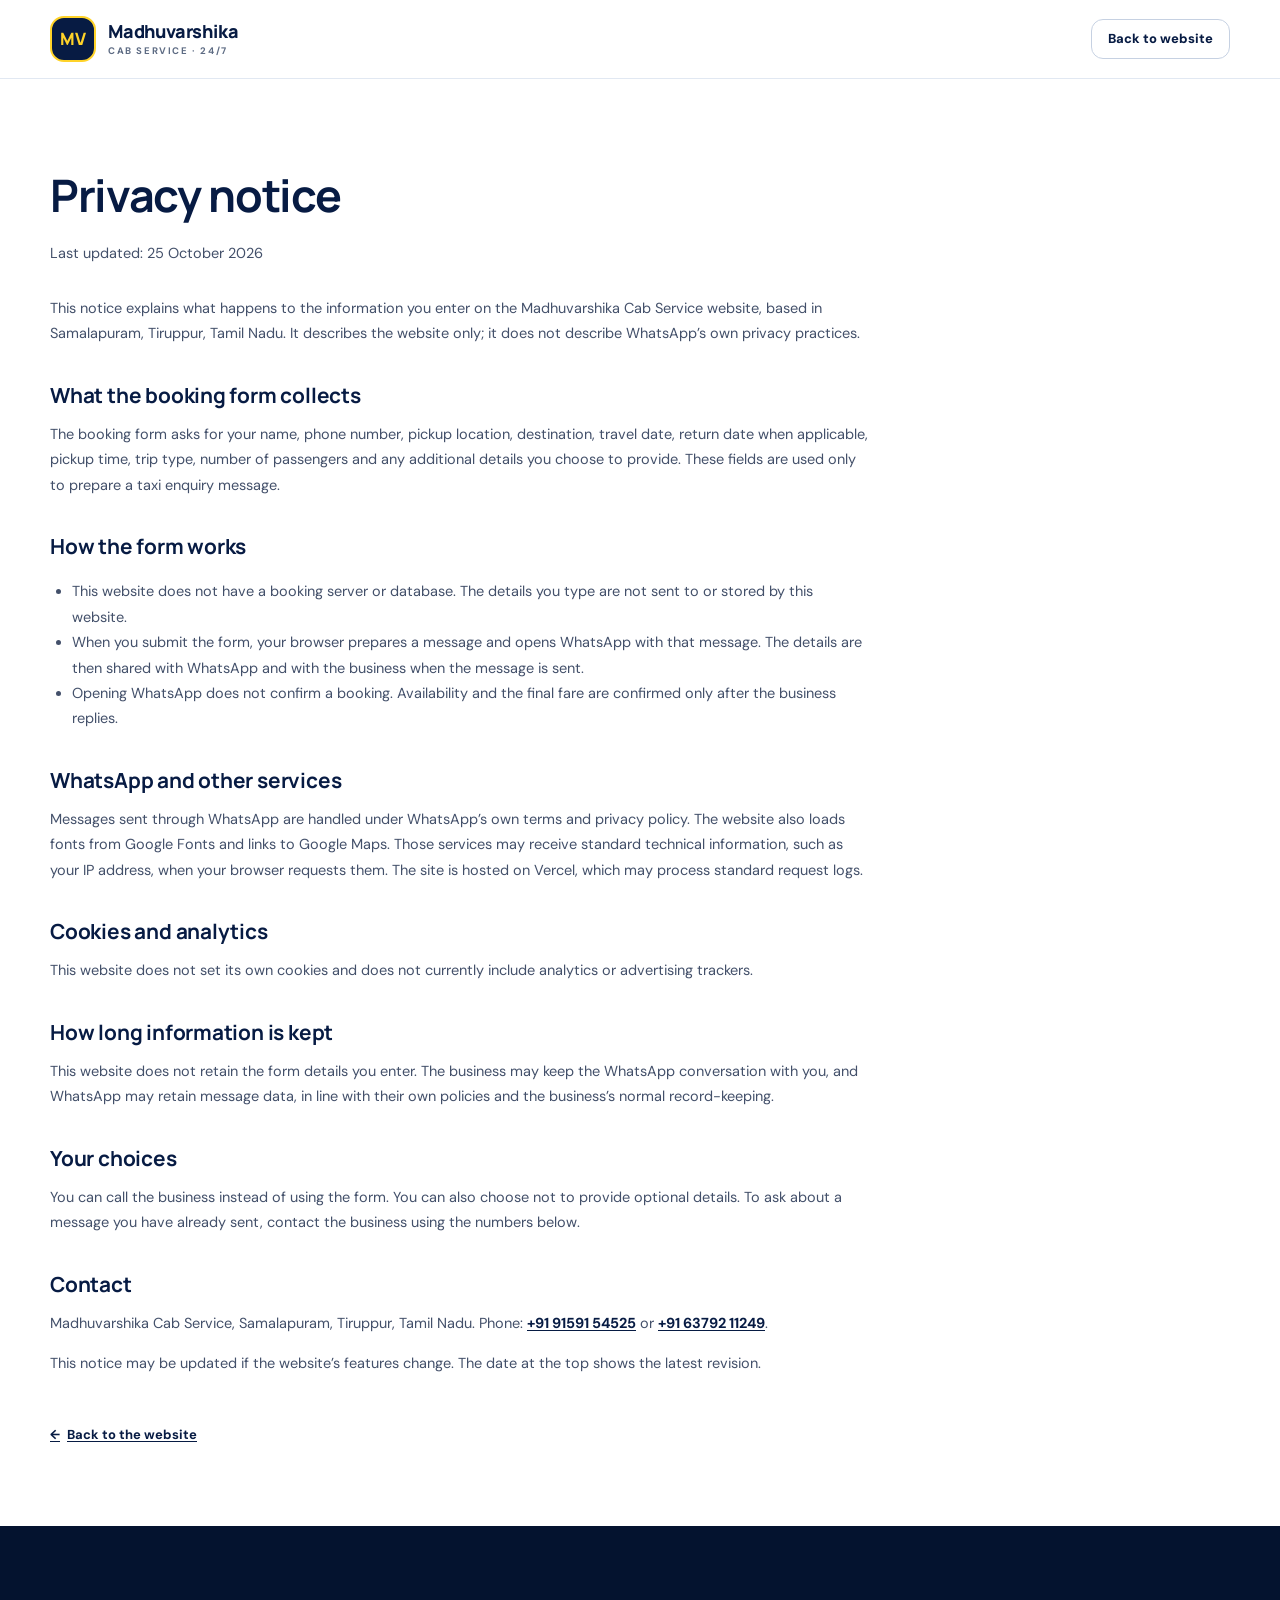
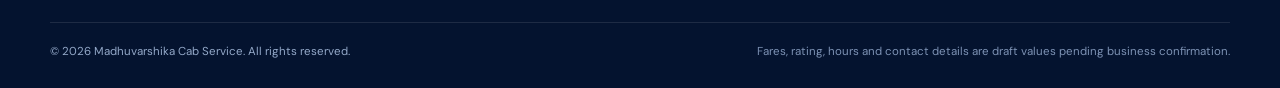
==== privacy.html @ 595b9ef7 "Add initial phase report, JavaScript functionality, privacy notice, robots.txt, and enhanced Vercel " ====
<!DOCTYPE html>
<html lang="en-IN">
<head>
  <meta charset="UTF-8" />
  <meta name="viewport" content="width=device-width, initial-scale=1.0" />
  <meta name="theme-color" content="#071b43" />
  <title>Privacy Notice | Madhuvarshika Cab Service</title>
  <meta name="description" content="How the Madhuvarshika Cab Service website handles the details you enter in the booking form." />
  <meta name="robots" content="index,follow" />
  <link rel="icon" type="image/svg+xml" href="assets/favicon.svg" />
  <link rel="icon" type="image/png" sizes="32x32" href="assets/favicon-32.png" />
  <link rel="apple-touch-icon" href="assets/apple-touch-icon.png" />
  <link rel="preconnect" href="https://fonts.googleapis.com" />
  <link rel="preconnect" href="https://fonts.gstatic.com" crossorigin />
  <link href="https://fonts.googleapis.com/css2?family=DM+Sans:wght@400;500;600;700&family=Manrope:wght@400;500;600;700;800&display=swap" rel="stylesheet" />
  <link rel="stylesheet" href="css/styles.css" />
</head>
<body>
  <a class="skip-link" href="#main">Skip to content</a>
  <header class="site-header">
    <div class="container nav">
      <a class="brand" href="index.html" aria-label="Madhuvarshika Cab Service home">
        <span class="brand-mark" aria-hidden="true">MV</span>
        <span class="brand-name">Madhuvarshika<small>Cab service · 24/7</small></span>
      </a>
      <a class="btn btn--outline btn--sm" href="index.html">Back to website</a>
    </div>
  </header>

  <main id="main">
    <section class="legal">
      <div class="container">
        <div class="legal-wrap">
          <h1>Privacy notice</h1>
          <p class="legal-updated">Last updated: 25 October 2026</p>

          <p>This notice explains what happens to the information you enter on the Madhuvarshika Cab Service website, based in Samalapuram, Tiruppur, Tamil Nadu. It describes the website only; it does not describe WhatsApp&rsquo;s own privacy practices.</p>

          <h2>What the booking form collects</h2>
          <p>The booking form asks for your name, phone number, pickup location, destination, travel date, return date when applicable, pickup time, trip type, number of passengers and any additional details you choose to provide. These fields are used only to prepare a taxi enquiry message.</p>

          <h2>How the form works</h2>
          <ul>
            <li>This website does not have a booking server or database. The details you type are not sent to or stored by this website.</li>
            <li>When you submit the form, your browser prepares a message and opens WhatsApp with that message. The details are then shared with WhatsApp and with the business when the message is sent.</li>
            <li>Opening WhatsApp does not confirm a booking. Availability and the final fare are confirmed only after the business replies.</li>
          </ul>

          <h2>WhatsApp and other services</h2>
          <p>Messages sent through WhatsApp are handled under WhatsApp&rsquo;s own terms and privacy policy. The website also loads fonts from Google Fonts and links to Google Maps. Those services may receive standard technical information, such as your IP address, when your browser requests them. The site is hosted on Vercel, which may process standard request logs.</p>

          <h2>Cookies and analytics</h2>
          <p>This website does not set its own cookies and does not currently include analytics or advertising trackers.</p>

          <h2>How long information is kept</h2>
          <p>This website does not retain the form details you enter. The business may keep the WhatsApp conversation with you, and WhatsApp may retain message data, in line with their own policies and the business&rsquo;s normal record-keeping.</p>

          <h2>Your choices</h2>
          <p>You can call the business instead of using the form. You can also choose not to provide optional details. To ask about a message you have already sent, contact the business using the numbers below.</p>

          <h2>Contact</h2>
          <p>Madhuvarshika Cab Service, Samalapuram, Tiruppur, Tamil Nadu. Phone: <a href="tel:+919159154525">+91 91591 54525</a> or <a href="tel:+916379211249">+91 63792 11249</a>.</p>

          <p>This notice may be updated if the website&rsquo;s features change. The date at the top shows the latest revision.</p>

          <a class="legal-back" href="index.html"><span aria-hidden="true">&larr;</span> Back to the website</a>
        </div>
      </div>
    </section>
  </main>

  <footer class="site-footer">
    <div class="container footer-bottom">
      <p>&copy; <span id="year"></span> Madhuvarshika Cab Service. All rights reserved.</p>
      <p class="footer-note">Fares, rating, hours and contact details are draft values pending business confirmation.</p>
    </div>
  </footer>

  <script src="js/main.js" defer></script>
</body>
</html>
---- css/styles.css ----
:root {
  --navy: #071b43;
  --navy-2: #0b2b62;
  --navy-3: #103c7c;
  --yellow: #ffd329;
  --yellow-2: #f2c200;
  --yellow-soft: #fff5c8;
  --ink: #15233c;
  --muted: #5d6b83;
  --pale: #f4f7fc;
  --white: #ffffff;
  --line: #e1e8f2;
  --line-dark: rgba(255, 255, 255, 0.16);
  --green: #128c4a;
  --red: #b3261e;
  --radius-sm: 12px;
  --radius: 18px;
  --radius-lg: 24px;
  --shadow-sm: 0 8px 24px rgba(7, 27, 67, 0.08);
  --shadow: 0 20px 50px rgba(7, 27, 67, 0.14);
  --container: 1180px;
  --section-y: clamp(64px, 8vw, 96px);
}

*,
*::before,
*::after {
  box-sizing: border-box;
}

html {
  scroll-behavior: smooth;
  scroll-padding-top: 96px;
  -webkit-text-size-adjust: 100%;
}

body {
  margin: 0;
  font-family: "DM Sans", system-ui, -apple-system, "Segoe UI", sans-serif;
  color: var(--ink);
  background: var(--white);
  font-size: 16px;
  line-height: 1.6;
  overflow-x: hidden;
}

h1,
h2,
h3,
.brand,
.price,
.rating-score strong {
  font-family: "Manrope", system-ui, -apple-system, "Segoe UI", sans-serif;
  color: inherit;
}

h1,
h2,
h3,
p {
  margin-top: 0;
}

img,
svg {
  max-width: 100%;
}

img {
  height: auto;
}

a {
  color: inherit;
  text-decoration: none;
}

button,
input,
select,
textarea {
  font: inherit;
}

button {
  cursor: pointer;
}

[hidden] {
  display: none !important;
}

::selection {
  background: var(--yellow);
  color: var(--navy);
}

:focus-visible {
  outline: 3px solid var(--yellow);
  outline-offset: 2px;
  box-shadow: 0 0 0 5px rgba(7, 27, 67, 0.5);
}

.container {
  width: min(var(--container), calc(100% - 48px));
  margin-inline: auto;
}

.icon-sprite {
  position: absolute;
  width: 0;
  height: 0;
  overflow: hidden;
}

.icon {
  width: 1.15em;
  height: 1.15em;
  flex: none;
  display: inline-block;
  vertical-align: -0.18em;
}

.icon--xl {
  width: 58px;
  height: 58px;
}

.sr-only {
  position: absolute;
  width: 1px;
  height: 1px;
  padding: 0;
  margin: -1px;
  overflow: hidden;
  clip: rect(0, 0, 0, 0);
  white-space: nowrap;
  border: 0;
}

.skip-link {
  position: absolute;
  top: -100px;
  left: 16px;
  z-index: 200;
  padding: 12px 18px;
  border-radius: 10px;
  background: var(--yellow);
  color: var(--navy);
  font-weight: 800;
  transition: top 0.2s ease;
}

.skip-link:focus {
  top: 12px;
}

.topbar {
  background: #04132f;
  color: #dce6fa;
  font-size: 12.5px;
  letter-spacing: 0.2px;
}

.topbar-inner {
  display: flex;
  align-items: center;
  justify-content: space-between;
  gap: 16px;
  flex-wrap: wrap;
  padding: 9px 0;
}

.topbar p {
  margin: 0;
  display: flex;
  align-items: center;
  gap: 8px;
}

.topbar-badge {
  font-weight: 700;
  color: #ffffff;
  text-transform: uppercase;
  letter-spacing: 0.9px;
  font-size: 11.5px;
}

.topbar-location {
  color: #b9c9e6;
}

.topbar .icon {
  color: var(--yellow);
}

.live-dot {
  width: 8px;
  height: 8px;
  border-radius: 50%;
  background: #4ade80;
  box-shadow: 0 0 0 4px rgba(74, 222, 128, 0.18);
  flex: none;
}

.site-header {
  position: sticky;
  top: 0;
  z-index: 100;
  background: rgba(255, 255, 255, 0.96);
  border-bottom: 1px solid var(--line);
  backdrop-filter: blur(14px);
  transition: box-shadow 0.2s ease;
}

.site-header.is-scrolled {
  box-shadow: 0 10px 30px rgba(7, 27, 67, 0.08);
}

.nav {
  min-height: 78px;
  display: flex;
  align-items: center;
  justify-content: space-between;
  gap: 24px;
}

.brand {
  display: inline-flex;
  align-items: center;
  gap: 12px;
  font-weight: 800;
  font-size: 18px;
  line-height: 1.12;
  color: var(--navy);
  letter-spacing: -0.2px;
}

.brand-mark {
  width: 46px;
  height: 46px;
  border-radius: 14px;
  background: var(--navy);
  border: 2px solid var(--yellow);
  color: var(--yellow);
  display: grid;
  place-items: center;
  font-weight: 800;
  font-size: 17px;
  letter-spacing: 0.5px;
  flex: none;
}

.brand-name small {
  display: block;
  margin-top: 5px;
  font-family: "DM Sans", sans-serif;
  font-size: 9.5px;
  font-weight: 700;
  letter-spacing: 1.6px;
  text-transform: uppercase;
  color: var(--muted);
}

.navlinks {
  display: flex;
  align-items: center;
  gap: clamp(14px, 1.8vw, 26px);
  font-size: 14px;
  font-weight: 700;
}

.navlinks > a:not(.btn) {
  position: relative;
  padding: 6px 0;
  color: var(--ink);
}

.navlinks > a:not(.btn)::after {
  content: "";
  position: absolute;
  left: 0;
  right: 0;
  bottom: 0;
  height: 2px;
  border-radius: 2px;
  background: var(--yellow-2);
  transform: scaleX(0);
  transform-origin: left;
  transition: transform 0.2s ease;
}

.navlinks > a:not(.btn):hover::after,
.navlinks > a[aria-current="true"]::after {
  transform: scaleX(1);
}

.navlinks > a[aria-current="true"] {
  color: var(--navy);
}

.nav-cta {
  white-space: nowrap;
}

.menu-btn {
  display: none;
  width: 44px;
  height: 44px;
  border: 1px solid var(--line);
  border-radius: 12px;
  background: var(--white);
  align-items: center;
  justify-content: center;
  flex-direction: column;
  gap: 5px;
  padding: 0;
}

.menu-bar {
  display: block;
  width: 19px;
  height: 2px;
  border-radius: 2px;
  background: var(--navy);
  transition: transform 0.2s ease, opacity 0.2s ease;
}

.menu-btn[aria-expanded="true"] .menu-bar:nth-child(1) {
  transform: translateY(7px) rotate(45deg);
}

.menu-btn[aria-expanded="true"] .menu-bar:nth-child(2) {
  opacity: 0;
}

.menu-btn[aria-expanded="true"] .menu-bar:nth-child(3) {
  transform: translateY(-7px) rotate(-45deg);
}

.btn {
  display: inline-flex;
  align-items: center;
  justify-content: center;
  gap: 8px;
  border: 1px solid transparent;
  border-radius: 12px;
  background: var(--yellow);
  color: var(--navy);
  padding: 13px 20px;
  font-weight: 800;
  font-size: 14px;
  line-height: 1.2;
  transition: transform 0.18s ease, box-shadow 0.18s ease, background 0.18s ease, color 0.18s ease;
}

.btn:hover {
  transform: translateY(-2px);
  box-shadow: 0 10px 24px rgba(7, 27, 67, 0.18);
  background: #ffdc52;
}

.btn:active {
  transform: translateY(0);
}

.btn--sm {
  padding: 11px 16px;
  font-size: 13px;
}

.btn--ghost {
  background: transparent;
  border-color: rgba(255, 255, 255, 0.45);
  color: var(--white);
}

.btn--ghost:hover {
  background: rgba(255, 255, 255, 0.1);
  border-color: var(--white);
  box-shadow: none;
}

.btn--outline {
  background: transparent;
  border-color: #c6d1e2;
  color: var(--navy);
}

.btn--outline:hover {
  background: var(--navy);
  border-color: var(--navy);
  color: var(--white);
}

.btn--full {
  width: 100%;
}

.btn:disabled,
.btn[disabled] {
  opacity: 0.65;
  cursor: not-allowed;
  transform: none;
  box-shadow: none;
}

.btn.is-busy {
  cursor: progress;
}

.hero {
  position: relative;
  overflow: hidden;
  color: var(--white);
  background:
    radial-gradient(circle at 82% 12%, rgba(255, 211, 41, 0.16), transparent 28%),
    radial-gradient(circle at 10% 90%, rgba(36, 94, 186, 0.4), transparent 38%),
    linear-gradient(120deg, #05142f 0%, #082253 55%, #0b2b62 100%);
  padding: clamp(48px, 7vw, 82px) 0 clamp(52px, 7vw, 86px);
}

.hero::before {
  content: "";
  position: absolute;
  right: -160px;
  bottom: -260px;
  width: 620px;
  height: 620px;
  border: 1px solid rgba(255, 255, 255, 0.14);
  border-radius: 50%;
  box-shadow: 0 0 0 48px rgba(255, 255, 255, 0.04), 0 0 0 96px rgba(255, 255, 255, 0.025);
  pointer-events: none;
}

.hero::after {
  content: "";
  position: absolute;
  inset: 0;
  background-image: linear-gradient(rgba(255, 255, 255, 0.035) 1px, transparent 1px), linear-gradient(90deg, rgba(255, 255, 255, 0.035) 1px, transparent 1px);
  background-size: 64px 64px;
  mask-image: linear-gradient(180deg, transparent, #000 25%, #000 70%, transparent);
  pointer-events: none;
}

.hero-grid {
  position: relative;
  z-index: 1;
  display: grid;
  grid-template-columns: minmax(0, 1.12fr) minmax(0, 0.88fr);
  align-items: center;
  gap: clamp(32px, 5vw, 64px);
}

.eyebrow {
  display: inline-flex;
  align-items: center;
  gap: 9px;
  margin: 0 0 20px;
  padding: 8px 14px;
  border: 1px solid rgba(255, 255, 255, 0.28);
  border-radius: 999px;
  font-size: 11.5px;
  font-weight: 700;
  letter-spacing: 0.09em;
  text-transform: uppercase;
  color: #eef4ff;
  background: rgba(255, 255, 255, 0.05);
}

.hero h1 {
  margin: 0 0 18px;
  font-size: clamp(2.7rem, 6vw, 4.4rem);
  line-height: 1.02;
  letter-spacing: -0.035em;
  color: var(--white);
  text-wrap: balance;
}

.hero h1 span {
  color: var(--yellow);
}

.hero-lede {
  max-width: 56ch;
  margin: 0;
  color: #d7e3f8;
  font-size: 16.5px;
  line-height: 1.75;
}

.hero-actions {
  display: flex;
  flex-wrap: wrap;
  gap: 12px;
  margin: 28px 0 26px;
}

.trust-row {
  display: flex;
  flex-wrap: wrap;
  gap: 12px 22px;
  margin: 0;
  padding: 0;
  list-style: none;
  color: #e4edfc;
  font-size: 13px;
}

.trust-row li {
  display: inline-flex;
  align-items: center;
  gap: 7px;
}

.trust-row .icon {
  color: var(--yellow);
}

.hero-visual {
  position: relative;
  min-width: 0;
}

.hero-card {
  position: relative;
  padding: 12px;
  border: 1px solid rgba(255, 255, 255, 0.2);
  border-radius: 28px;
  background: rgba(255, 255, 255, 0.07);
  box-shadow: 0 30px 70px rgba(0, 0, 0, 0.35);
}

.hero-card img {
  display: block;
  width: 100%;
  border-radius: 19px;
}

.fare-chip,
.rating-chip {
  position: absolute;
  display: grid;
  gap: 2px;
  border-radius: 15px;
  backdrop-filter: blur(10px);
}

.fare-chip {
  top: 28px;
  left: 28px;
  padding: 13px 16px;
  background: rgba(7, 27, 67, 0.92);
  border: 1px solid rgba(255, 255, 255, 0.22);
  color: var(--white);
}

.fare-chip span {
  font-size: 10px;
  font-weight: 700;
  letter-spacing: 0.09em;
  text-transform: uppercase;
  color: #c8d6ef;
}

.fare-chip strong {
  font-family: "Manrope", sans-serif;
  font-size: 28px;
  line-height: 1.1;
  color: var(--yellow);
}

.fare-chip strong small {
  font-family: "DM Sans", sans-serif;
  font-size: 12px;
  color: #dbe6fa;
}

.fare-chip em {
  font-style: normal;
  font-size: 9.5px;
  font-weight: 700;
  letter-spacing: 0.05em;
  text-transform: uppercase;
  color: #9fb4d7;
}

.rating-chip {
  bottom: 28px;
  left: 28px;
  padding: 11px 15px;
  background: var(--yellow);
  color: var(--navy);
  box-shadow: 0 12px 30px rgba(0, 0, 0, 0.24);
}

.rating-chip .stars {
  font-size: 11px;
  letter-spacing: 1px;
  color: #8a6400;
}

.rating-chip strong {
  font-family: "Manrope", sans-serif;
  font-size: 20px;
  line-height: 1.1;
}

.rating-chip span:last-child {
  font-size: 10px;
  font-weight: 700;
  text-transform: uppercase;
  letter-spacing: 0.06em;
  color: #5d4700;
}

.media-note {
  margin: 12px 0 0;
  color: #b8c8e6;
  font-size: 11.5px;
  line-height: 1.55;
}

.media-note--center {
  margin-top: 26px;
  text-align: center;
  color: var(--muted);
}

.section {
  padding: var(--section-y) 0;
}

.section--soft {
  background: var(--pale);
  border-top: 1px solid var(--line);
  border-bottom: 1px solid var(--line);
}

.section[id] {
  scroll-margin-top: 96px;
}

.section-head {
  max-width: 700px;
  margin: 0 auto 42px;
  text-align: center;
}

.section-head h2 {
  margin: 10px 0 14px;
  font-size: clamp(1.95rem, 3.6vw, 2.85rem);
  line-height: 1.12;
  letter-spacing: -0.03em;
  color: var(--navy);
  text-wrap: balance;
}

.section-head p:last-child {
  margin: 0;
  color: var(--muted);
  font-size: 15px;
  line-height: 1.75;
}

.section-head--left {
  max-width: 560px;
  margin: 0 0 30px;
  text-align: left;
}

.section-head--light h2 {
  color: var(--white);
}

.section-head--light p:last-child {
  color: #c8d6ef;
}

.kicker {
  margin: 0;
  font-size: 11.5px;
  font-weight: 800;
  letter-spacing: 0.16em;
  text-transform: uppercase;
  color: #8a6400;
}

.kicker--yellow {
  color: var(--yellow);
}

.card-grid {
  display: grid;
  gap: 20px;
}

.card-grid--3 {
  grid-template-columns: repeat(3, minmax(0, 1fr));
}

.service-card {
  display: flex;
  flex-direction: column;
  padding: 26px;
  border: 1px solid var(--line);
  border-radius: var(--radius-lg);
  background: var(--white);
  transition: transform 0.2s ease, box-shadow 0.2s ease, border-color 0.2s ease;
}

.service-card:hover {
  transform: translateY(-4px);
  border-color: #cfdbeb;
  box-shadow: var(--shadow-sm);
}

.service-card h3 {
  margin: 18px 0 8px;
  font-size: 18.5px;
  letter-spacing: -0.01em;
}

.service-card p {
  margin: 0 0 20px;
  color: var(--muted);
  font-size: 14px;
  line-height: 1.7;
}

.icon-box {
  width: 48px;
  height: 48px;
  border-radius: 14px;
  background: var(--yellow-soft);
  color: var(--navy);
  display: grid;
  place-items: center;
  flex: none;
}

.icon-box .icon {
  width: 23px;
  height: 23px;
}

.icon-box--dark {
  background: rgba(255, 255, 255, 0.08);
  color: var(--yellow);
}

.text-link {
  display: inline-flex;
  align-items: center;
  gap: 6px;
  margin-top: auto;
  color: #7a5c00;
  font-size: 13px;
  font-weight: 800;
}

.text-link .icon {
  transition: transform 0.18s ease;
}

.text-link:hover .icon {
  transform: translateX(3px);
}

.price-card {
  position: relative;
  display: flex;
  flex-direction: column;
  padding: 28px;
  border: 1px solid var(--line);
  border-radius: 22px;
  background: var(--white);
  overflow: hidden;
}

.price-card--featured {
  border: 2px solid var(--yellow);
  box-shadow: 0 18px 44px rgba(7, 27, 67, 0.1);
}

.popular {
  position: absolute;
  top: 0;
  right: 0;
  padding: 6px 12px;
  border-bottom-left-radius: 12px;
  background: var(--yellow);
  color: var(--navy);
  font-size: 9.5px;
  font-weight: 900;
  letter-spacing: 0.12em;
  text-transform: uppercase;
}

.price-label {
  margin: 0 0 10px;
  font-size: 12px;
  font-weight: 800;
  letter-spacing: 0.09em;
  text-transform: uppercase;
  color: #7a5c00;
}

.price {
  margin: 0 0 12px;
  font-size: clamp(2rem, 3vw, 2.5rem);
  font-weight: 800;
  line-height: 1.1;
  letter-spacing: -0.03em;
  color: var(--navy);
}

.price small {
  font-family: "DM Sans", sans-serif;
  font-size: 13px;
  font-weight: 600;
  letter-spacing: 0;
  color: var(--muted);
}

.price-copy {
  margin: 0 0 22px;
  color: var(--muted);
  font-size: 13.5px;
  line-height: 1.65;
}

.price-card .btn {
  margin-top: auto;
}

.notice {
  display: flex;
  align-items: flex-start;
  gap: 14px;
  margin-top: 28px;
  padding: 18px 20px;
  border: 1px solid #efd97a;
  border-radius: 16px;
  background: #fff9df;
  color: #5b4a08;
}

.notice .icon {
  width: 22px;
  height: 22px;
  margin-top: 2px;
  color: #8a6400;
}

.notice p {
  margin: 0;
  font-size: 13px;
  line-height: 1.65;
}

.why-grid {
  display: grid;
  grid-template-columns: minmax(0, 0.9fr) minmax(0, 1.1fr);
  gap: clamp(32px, 5vw, 60px);
  align-items: center;
}

.why-panel {
  position: relative;
  min-height: 370px;
  display: flex;
  flex-direction: column;
  justify-content: space-between;
  padding: clamp(28px, 4vw, 40px);
  border-radius: 26px;
  background:
    radial-gradient(circle at 90% 12%, rgba(255, 211, 41, 0.2), transparent 30%),
    linear-gradient(145deg, var(--navy), var(--navy-3));
  color: var(--white);
  overflow: hidden;
}

.why-panel::after {
  content: "24/7";
  position: absolute;
  right: -8px;
  bottom: -28px;
  font-family: "Manrope", sans-serif;
  font-size: 112px;
  font-weight: 800;
  line-height: 1;
  color: rgba(255, 255, 255, 0.055);
  pointer-events: none;
}

.why-panel h2 {
  position: relative;
  margin: 12px 0;
  font-size: clamp(1.7rem, 3vw, 2.25rem);
  line-height: 1.16;
  letter-spacing: -0.025em;
}

.why-panel p:not(.kicker) {
  position: relative;
  margin: 0;
  color: #d3e0f7;
  font-size: 14px;
  line-height: 1.7;
}

.why-panel .btn {
  align-self: flex-start;
  position: relative;
  z-index: 1;
  margin-top: 26px;
}

.feature-grid {
  display: grid;
  grid-template-columns: repeat(2, minmax(0, 1fr));
  gap: 24px 22px;
}

.feature {
  display: flex;
  align-items: flex-start;
  gap: 13px;
}

.feature h3 {
  margin: 2px 0 6px;
  font-size: 15.5px;
  letter-spacing: -0.01em;
}

.feature p {
  margin: 0;
  color: var(--muted);
  font-size: 13px;
  line-height: 1.65;
}

.fleet-card {
  border: 1px solid var(--line);
  border-radius: var(--radius-lg);
  background: var(--white);
  overflow: hidden;
  transition: transform 0.2s ease, box-shadow 0.2s ease;
}

.fleet-card:hover {
  transform: translateY(-4px);
  box-shadow: var(--shadow-sm);
}

.fleet-visual {
  position: relative;
  height: 186px;
  display: grid;
  place-items: center;
  background:
    radial-gradient(circle at 50% 45%, rgba(255, 211, 41, 0.22), transparent 42%),
    linear-gradient(145deg, #0a2a5f, #071b43);
  color: var(--yellow);
}

.fleet-visual::after {
  content: "";
  position: absolute;
  inset: auto 24px 24px;
  height: 1px;
  background: linear-gradient(90deg, transparent, rgba(255, 255, 255, 0.28), transparent);
}

.fleet-tag {
  position: absolute;
  top: 14px;
  left: 14px;
  padding: 4px 9px;
  border: 1px solid rgba(255, 255, 255, 0.24);
  border-radius: 999px;
  background: rgba(255, 255, 255, 0.1);
  color: #dbe6fa;
  font-size: 9px;
  font-weight: 700;
  letter-spacing: 0.1em;
  text-transform: uppercase;
}

.fleet-body {
  padding: 22px;
}

.fleet-body h3 {
  margin: 0 0 7px;
  font-size: 17.5px;
}

.fleet-body p {
  margin: 0;
  color: var(--muted);
  font-size: 13.5px;
  line-height: 1.65;
}

.rating-panel {
  display: grid;
  grid-template-columns: minmax(240px, 0.8fr) minmax(0, 1.2fr);
  border: 1px solid var(--line);
  border-radius: 26px;
  overflow: hidden;
  background: var(--white);
  box-shadow: var(--shadow-sm);
}

.rating-score {
  display: flex;
  flex-direction: column;
  align-items: center;
  justify-content: center;
  padding: 38px 28px;
  text-align: center;
  color: var(--white);
  background:
    radial-gradient(circle at 50% 20%, rgba(255, 211, 41, 0.22), transparent 45%),
    linear-gradient(150deg, var(--navy), var(--navy-3));
}

.rating-score strong {
  font-size: clamp(3.2rem, 6vw, 4.4rem);
  line-height: 1;
  letter-spacing: -0.04em;
  color: var(--yellow);
}

.stars {
  color: #e2a900;
  letter-spacing: 2px;
}

.rating-score .stars {
  margin-top: 8px;
  font-size: 16px;
  color: var(--yellow);
}

.rating-score p {
  margin: 10px 0 0;
  color: #c9d8f2;
  font-size: 12px;
}

.rating-copy {
  padding: clamp(26px, 4vw, 40px);
}

.rating-copy h3 {
  margin: 0 0 10px;
  font-size: clamp(1.25rem, 2vw, 1.6rem);
  letter-spacing: -0.02em;
}

.rating-copy p {
  margin: 0 0 12px;
  color: var(--muted);
  font-size: 14px;
  line-height: 1.7;
}

.rating-copy .fine-print {
  color: #7a879d;
  font-size: 12px;
}

.rating-copy .btn {
  margin-top: 10px;
}

.contact {
  position: relative;
  background:
    radial-gradient(circle at 8% 10%, rgba(255, 211, 41, 0.12), transparent 25%),
    linear-gradient(135deg, #061638, #0a2a5f 60%, #071b43);
  color: var(--white);
  overflow: hidden;
}

.contact::after {
  content: "";
  position: absolute;
  right: -140px;
  top: -140px;
  width: 420px;
  height: 420px;
  border: 1px solid rgba(255, 255, 255, 0.08);
  border-radius: 50%;
  pointer-events: none;
}

.contact .container {
  position: relative;
  z-index: 1;
}

.contact-grid {
  display: grid;
  grid-template-columns: minmax(0, 0.85fr) minmax(0, 1.15fr);
  gap: 30px;
  align-items: start;
}

.contact-info {
  display: grid;
  gap: 12px;
  align-content: start;
}

.contact-info-title {
  margin: 0 0 6px;
  font-size: 18px;
  color: var(--white);
}

.contact-item {
  display: flex;
  align-items: center;
  gap: 14px;
  padding: 15px 16px;
  border: 1px solid var(--line-dark);
  border-radius: 16px;
  background: rgba(255, 255, 255, 0.055);
  color: var(--white);
  transition: background 0.18s ease, border-color 0.18s ease;
}

a.contact-item:hover {
  background: rgba(255, 255, 255, 0.1);
  border-color: rgba(255, 211, 41, 0.45);
}

.contact-item strong {
  display: block;
  font-size: 15px;
  line-height: 1.3;
}

.contact-item small {
  display: block;
  margin-top: 3px;
  color: #c3d2ec;
  font-size: 12px;
  line-height: 1.45;
}

.booking-form {
  padding: clamp(22px, 3.2vw, 32px);
  border-radius: 24px;
  background: var(--white);
  color: var(--ink);
  box-shadow: 0 30px 70px rgba(0, 0, 0, 0.28);
}

.form-head h3 {
  margin: 0 0 6px;
  font-size: 23px;
  letter-spacing: -0.02em;
  color: var(--navy);
}

.form-head p {
  margin: 0 0 22px;
  color: var(--muted);
  font-size: 13px;
  line-height: 1.6;
}

.form-grid {
  display: grid;
  grid-template-columns: repeat(2, minmax(0, 1fr));
  gap: 15px;
}

.field {
  display: grid;
  gap: 6px;
  align-content: start;
}

.field--full {
  grid-column: 1 / -1;
}

.field label {
  font-size: 12px;
  font-weight: 800;
  letter-spacing: 0.01em;
}

.label-note {
  font-weight: 500;
  color: var(--muted);
}

.field input,
.field select,
.field textarea {
  width: 100%;
  min-height: 46px;
  padding: 11px 13px;
  border: 1px solid #d6dfec;
  border-radius: 11px;
  background: #fbfcfe;
  color: var(--ink);
  font-size: 14px;
  outline: none;
  transition: border-color 0.16s ease, box-shadow 0.16s ease, background 0.16s ease;
}

.field textarea {
  resize: vertical;
  min-height: 82px;
}

.field input::placeholder,
.field textarea::placeholder {
  color: #94a1b6;
}

.field input:focus,
.field select:focus,
.field textarea:focus {
  border-color: #6485c5;
  background: var(--white);
  box-shadow: 0 0 0 3px rgba(11, 43, 98, 0.12);
}

.field.has-error input,
.field.has-error select,
.field.has-error textarea {
  border-color: var(--red);
  background: #fff8f7;
}

.field-error {
  display: none;
  margin: 0;
  color: var(--red);
  font-size: 11.5px;
  line-height: 1.4;
}

.field.has-error .field-error {
  display: block;
}

.booking-form .btn {
  margin-top: 20px;
}

.form-hint {
  margin: 10px 0 0;
  color: var(--muted);
  font-size: 11.5px;
  line-height: 1.55;
}

.form-hint a {
  color: var(--navy);
  font-weight: 700;
  text-decoration: underline;
  text-underline-offset: 2px;
}

.form-status {
  display: none;
  margin-top: 14px;
  padding: 12px 14px;
  border-radius: 12px;
  font-size: 12.5px;
  line-height: 1.55;
}

.form-status.is-info {
  display: block;
  border: 1px solid #c7dbf7;
  background: #eef5ff;
  color: #173965;
}

.form-status.is-error {
  display: block;
  border: 1px solid #f0c4c0;
  background: #fff5f4;
  color: #8c1d18;
}

.form-status a {
  font-weight: 800;
  text-decoration: underline;
  text-underline-offset: 2px;
}

.site-footer {
  padding: 56px 0 26px;
  background: #04132f;
  color: #c5d3e9;
  font-size: 13px;
}

.footer-grid {
  display: grid;
  grid-template-columns: minmax(0, 1.4fr) minmax(0, 0.7fr) minmax(0, 0.8fr);
  gap: 40px;
}

.brand--footer {
  color: var(--white);
}

.brand--footer .brand-name small {
  color: #93a8c8;
}

.footer-brand p {
  max-width: 38ch;
  margin: 16px 0 0;
  color: #9fb2d1;
  font-size: 12.5px;
  line-height: 1.7;
}

.footer-links {
  display: flex;
  flex-direction: column;
  align-items: flex-start;
  gap: 8px;
}

.footer-links h3 {
  margin: 4px 0 8px;
  color: var(--white);
  font-size: 13px;
  letter-spacing: 0.02em;
}

.footer-links a {
  color: #c5d3e9;
  font-size: 12.5px;
  transition: color 0.16s ease;
}

.footer-links a:hover {
  color: var(--yellow);
}

.footer-bottom {
  display: flex;
  flex-wrap: wrap;
  align-items: center;
  justify-content: space-between;
  gap: 10px 24px;
  margin-top: 40px;
  padding-top: 20px;
  border-top: 1px solid rgba(255, 255, 255, 0.1);
}

.footer-bottom p {
  margin: 0;
  font-size: 11.5px;
  color: #93a8c8;
}

.footer-note {
  color: #7d92b4 !important;
}

.floating-actions {
  position: fixed;
  right: 18px;
  bottom: 18px;
  z-index: 60;
  display: flex;
  flex-direction: column;
  gap: 10px;
}

.float-btn {
  width: 52px;
  height: 52px;
  display: grid;
  place-items: center;
  border-radius: 50%;
  box-shadow: 0 10px 26px rgba(0, 0, 0, 0.26);
  transition: transform 0.18s ease;
}

.float-btn:hover {
  transform: translateY(-2px);
}

.float-btn .icon {
  width: 23px;
  height: 23px;
}

.float-btn--call {
  background: var(--yellow);
  color: var(--navy);
}

.float-btn--wa {
  background: var(--green);
  color: var(--white);
}

.mobile-bar {
  display: none;
}

.legal {
  padding: clamp(52px, 7vw, 80px) 0;
}

.legal-wrap {
  max-width: 820px;
}

.legal h1 {
  margin: 0 0 10px;
  font-size: clamp(2rem, 4vw, 2.8rem);
  letter-spacing: -0.03em;
  color: var(--navy);
}

.legal-updated {
  margin: 0 0 30px;
  color: var(--muted);
  font-size: 13px;
}

.legal h2 {
  margin: 32px 0 10px;
  font-size: 1.3rem;
  letter-spacing: -0.01em;
  color: var(--navy);
}

.legal p,
.legal li {
  color: #43506a;
  font-size: 14.5px;
  line-height: 1.75;
}

.legal ul {
  padding-left: 22px;
}

.legal a {
  color: var(--navy);
  font-weight: 700;
  text-decoration: underline;
  text-underline-offset: 2px;
}

.legal-back {
  display: inline-flex;
  align-items: center;
  gap: 7px;
  margin-top: 34px;
  font-size: 13px;
  font-weight: 800;
  color: var(--navy);
}

@media (min-width: 1081px) {
  .hero h1 span {
    white-space: nowrap;
  }
}

@media (max-width: 1080px) {
  .hero h1 {
    font-size: clamp(2.6rem, 5.6vw, 4rem);
  }

  .navlinks {
    gap: 16px;
  }
}

@media (max-width: 900px) {
  .menu-btn {
    display: inline-flex;
  }

  .navlinks {
    display: none;
    position: absolute;
    top: 100%;
    left: 0;
    right: 0;
    z-index: 99;
    flex-direction: column;
    align-items: stretch;
    gap: 4px;
    padding: 16px 24px 22px;
    border-bottom: 1px solid var(--line);
    background: var(--white);
    box-shadow: 0 18px 32px rgba(7, 27, 67, 0.12);
  }

  .navlinks.is-open {
    display: flex;
  }

  .navlinks > a:not(.btn) {
    padding: 10px 0;
    font-size: 15px;
  }

  .navlinks > a:not(.btn)::after {
    display: none;
  }

  .navlinks > a[aria-current="true"] {
    color: #7a5c00;
  }

  .nav-cta {
    margin-top: 10px;
    padding: 13px 18px;
    font-size: 14px;
  }

  .hero-grid,
  .why-grid,
  .contact-grid {
    grid-template-columns: minmax(0, 1fr);
  }

  .hero-grid {
    gap: 40px;
  }

  .hero-visual {
    max-width: 680px;
    width: 100%;
    margin-inline: auto;
  }

  .hero-copy {
    max-width: 760px;
  }

  .hero-lede {
    max-width: 65ch;
  }

  .contact-info {
    grid-template-columns: repeat(2, minmax(0, 1fr));
  }

  .contact-info-title {
    grid-column: 1 / -1;
  }

  .rating-panel {
    grid-template-columns: minmax(220px, 0.7fr) minmax(0, 1.3fr);
  }

  .footer-grid {
    grid-template-columns: minmax(0, 1.3fr) minmax(0, 0.7fr) minmax(0, 0.8fr);
    gap: 28px;
  }
}

@media (max-width: 820px) {
  .card-grid--3 {
    grid-template-columns: repeat(2, minmax(0, 1fr));
  }

  .section-head {
    margin-bottom: 34px;
  }

  .rating-panel {
    grid-template-columns: minmax(0, 1fr);
  }

  .rating-score {
    padding: 30px 24px;
  }

  .rating-copy {
    padding: 28px 24px;
  }
}

@media (max-width: 760px) {
  .floating-actions {
    display: none;
  }

  .mobile-bar {
    position: fixed;
    left: 0;
    right: 0;
    bottom: 0;
    z-index: 90;
    display: grid;
    grid-template-columns: 1fr 1fr;
    gap: 8px;
    padding: 9px 12px calc(9px + env(safe-area-inset-bottom));
    border-top: 1px solid var(--line);
    background: rgba(255, 255, 255, 0.98);
    box-shadow: 0 -8px 24px rgba(7, 27, 67, 0.1);
    backdrop-filter: blur(10px);
  }

  .mobile-bar a {
    display: inline-flex;
    align-items: center;
    justify-content: center;
    gap: 7px;
    padding: 12px;
    border-radius: 11px;
    font-size: 13px;
    font-weight: 800;
  }

  .mobile-bar-call {
    background: var(--navy);
    color: var(--white);
  }

  .mobile-bar-wa {
    background: var(--green);
    color: var(--white);
  }

  .site-footer {
    padding-bottom: calc(78px + env(safe-area-inset-bottom));
  }

  .contact-info {
    grid-template-columns: minmax(0, 1fr);
  }
}

@media (max-width: 640px) {
  .container {
    width: min(var(--container), calc(100% - 32px));
  }

  .topbar-inner {
    justify-content: center;
    text-align: center;
  }

  .topbar-location {
    display: none;
  }

  .nav {
    min-height: 68px;
  }

  .brand {
    font-size: 16px;
  }

  .brand-mark {
    width: 40px;
    height: 40px;
    border-radius: 12px;
    font-size: 15px;
  }

  .brand-name small {
    font-size: 8.5px;
    letter-spacing: 1.3px;
  }

  .card-grid--3,
  .feature-grid,
  .form-grid {
    grid-template-columns: minmax(0, 1fr);
  }

  .field--full {
    grid-column: auto;
  }

  .hero h1 {
    font-size: clamp(2.2rem, 11vw, 3.2rem);
  }

  .hero-lede {
    font-size: 15px;
  }

  .hero-actions .btn {
    flex: 1 1 100%;
  }

  .fare-chip {
    top: 18px;
    left: 18px;
    padding: 10px 13px;
  }

  .fare-chip strong {
    font-size: 23px;
  }

  .rating-chip {
    bottom: 18px;
    left: 18px;
    padding: 9px 12px;
  }

  .rating-chip strong {
    font-size: 17px;
  }

  .rating-chip .stars {
    font-size: 10px;
  }

  .service-card,
  .price-card {
    padding: 22px;
  }

  .why-panel {
    min-height: 330px;
  }

  .why-panel::after {
    font-size: 88px;
  }

  .notice {
    padding: 16px;
  }

  .footer-grid {
    grid-template-columns: minmax(0, 1fr);
    gap: 28px;
  }

  .footer-bottom {
    flex-direction: column;
    align-items: flex-start;
  }
}

@media (max-width: 420px) {
  .container {
    width: min(var(--container), calc(100% - 24px));
  }

  .eyebrow {
    font-size: 10.5px;
    letter-spacing: 0.06em;
  }

  .trust-row {
    display: grid;
    gap: 8px;
  }

  .hero-card {
    padding: 9px;
    border-radius: 22px;
  }

  .hero-card img {
    border-radius: 15px;
  }

  .fare-chip {
    top: 13px;
    left: 13px;
  }

  .rating-chip {
    bottom: 13px;
    left: 13px;
  }

  .media-note {
    font-size: 10.5px;
  }

  .contact-item {
    padding: 13px;
  }
}

@media (prefers-reduced-motion: reduce) {
  html {
    scroll-behavior: auto;
  }

  *,
  *::before,
  *::after {
    animation-duration: 0.001ms !important;
    animation-iteration-count: 1 !important;
    transition-duration: 0.001ms !important;
  }
}
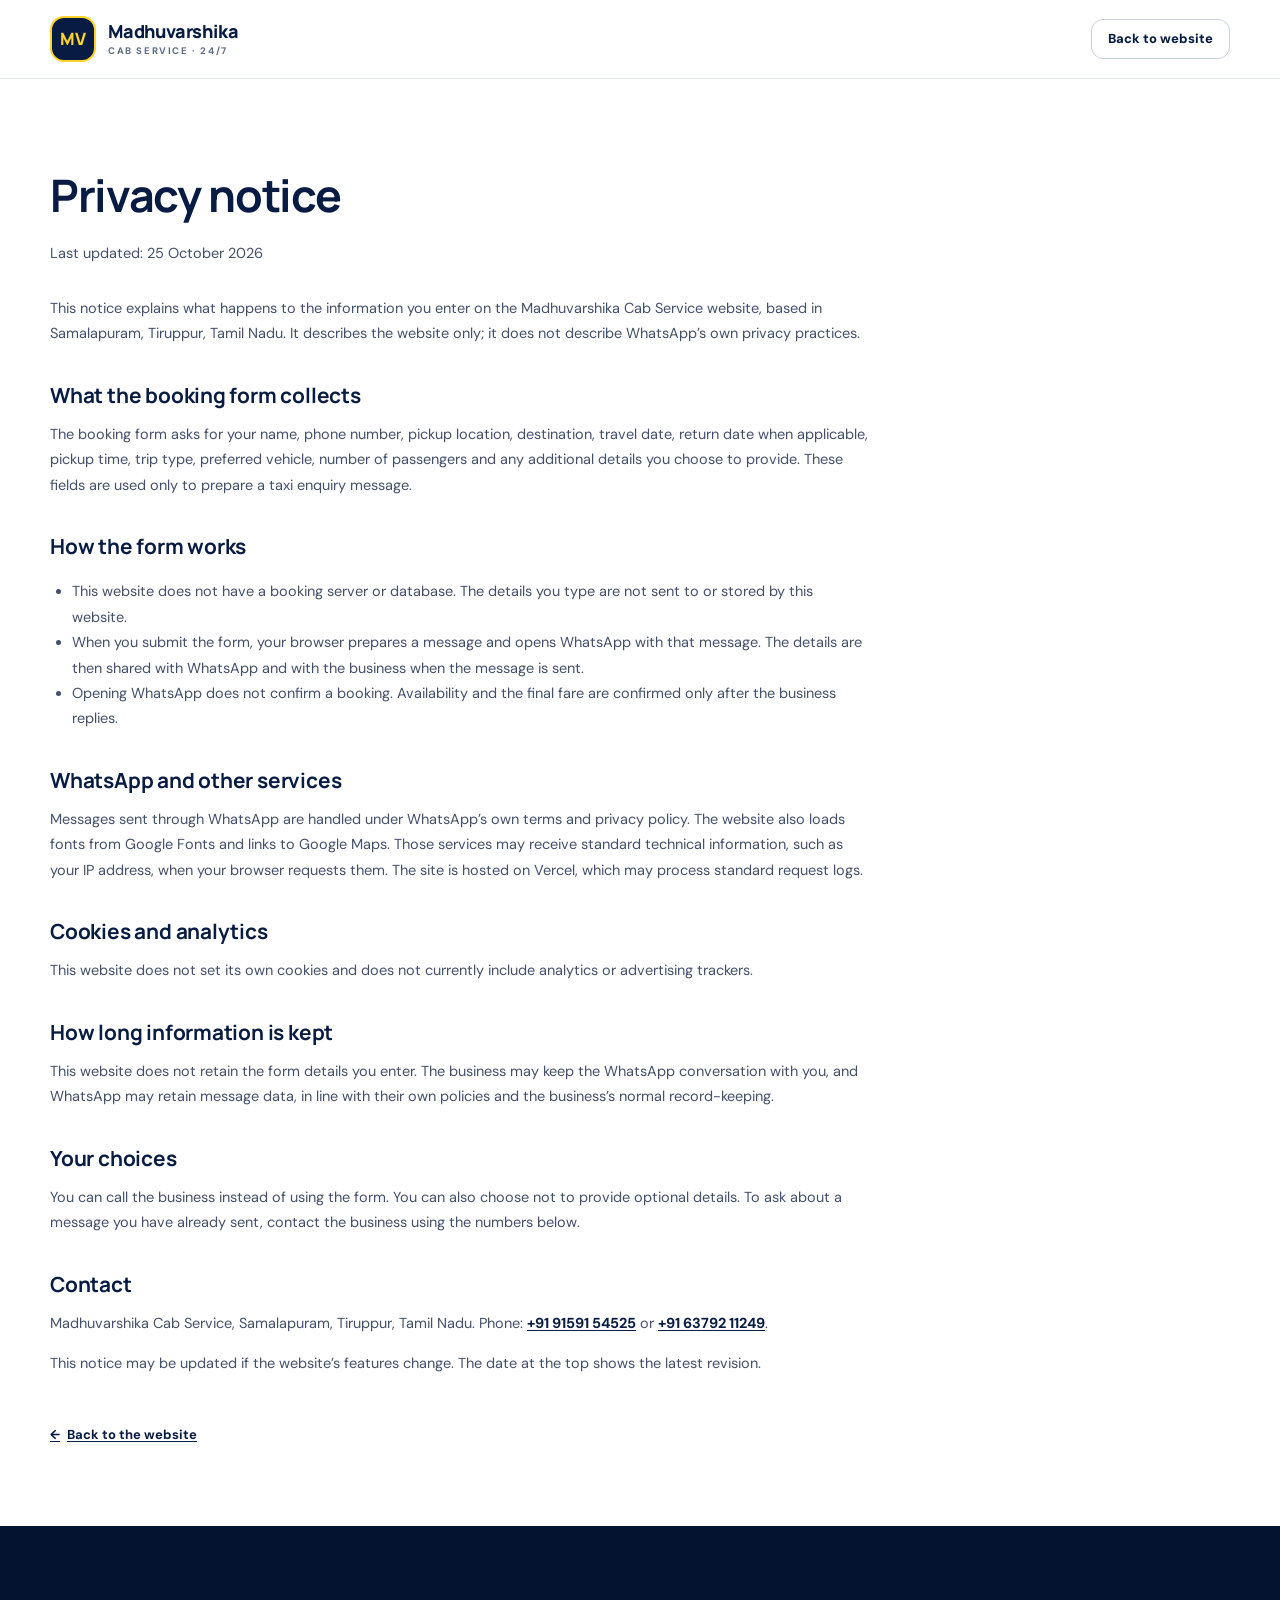
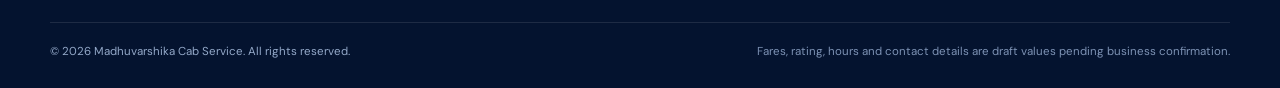
==== commit 9b540c2f: "Add Traveller image asset" ====
--- a/privacy.html
+++ b/privacy.html
@@ -37,7 +37,7 @@
           <p>This notice explains what happens to the information you enter on the Madhuvarshika Cab Service website, based in Samalapuram, Tiruppur, Tamil Nadu. It describes the website only; it does not describe WhatsApp&rsquo;s own privacy practices.</p>
 
           <h2>What the booking form collects</h2>
-          <p>The booking form asks for your name, phone number, pickup location, destination, travel date, return date when applicable, pickup time, trip type, number of passengers and any additional details you choose to provide. These fields are used only to prepare a taxi enquiry message.</p>
+          <p>The booking form asks for your name, phone number, pickup location, destination, travel date, return date when applicable, pickup time, trip type, preferred vehicle, number of passengers and any additional details you choose to provide. These fields are used only to prepare a taxi enquiry message.</p>
 
           <h2>How the form works</h2>
           <ul>
--- a/css/styles.css
+++ b/css/styles.css
@@ -699,6 +699,10 @@
   grid-template-columns: repeat(3, minmax(0, 1fr));
 }
 
+.card-grid--4 {
+  grid-template-columns: repeat(4, minmax(0, 1fr));
+}
+
 .service-card {
   display: flex;
   flex-direction: column;
@@ -943,66 +947,92 @@
 }
 
 .fleet-card {
+  display: flex;
+  flex-direction: column;
   border: 1px solid var(--line);
   border-radius: var(--radius-lg);
   background: var(--white);
+  box-shadow: 0 4px 16px rgba(7, 27, 67, 0.04);
   overflow: hidden;
-  transition: transform 0.2s ease, box-shadow 0.2s ease;
+  transition: transform 0.2s ease, box-shadow 0.2s ease, border-color 0.2s ease;
 }
 
 .fleet-card:hover {
   transform: translateY(-4px);
   box-shadow: var(--shadow-sm);
+  border-color: #cbd7e6;
 }
 
 .fleet-visual {
   position: relative;
-  height: 186px;
-  display: grid;
-  place-items: center;
-  background:
-    radial-gradient(circle at 50% 45%, rgba(255, 211, 41, 0.22), transparent 42%),
-    linear-gradient(145deg, #0a2a5f, #071b43);
-  color: var(--yellow);
-}
-
-.fleet-visual::after {
-  content: "";
-  position: absolute;
-  inset: auto 24px 24px;
-  height: 1px;
-  background: linear-gradient(90deg, transparent, rgba(255, 255, 255, 0.28), transparent);
+  height: 190px;
+  display: flex;
+  align-items: center;
+  justify-content: center;
+  padding: 34px 18px 16px;
+  background: #ffffff;
+  border-bottom: 1px solid var(--line);
+  overflow: hidden;
 }
 
 .fleet-tag {
   position: absolute;
-  top: 14px;
+  top: 12px;
   left: 14px;
-  padding: 4px 9px;
-  border: 1px solid rgba(255, 255, 255, 0.24);
+  z-index: 1;
+  display: inline-flex;
+  align-items: center;
+  padding: 4px 10px;
+  border: 1px solid var(--line);
   border-radius: 999px;
-  background: rgba(255, 255, 255, 0.1);
-  color: #dbe6fa;
-  font-size: 9px;
+  background: var(--pale);
+  color: var(--navy);
+  font-size: 11px;
   font-weight: 700;
-  letter-spacing: 0.1em;
+  letter-spacing: 0.04em;
   text-transform: uppercase;
+  line-height: 1.2;
+}
+
+.fleet-img {
+  max-width: 100%;
+  max-height: 100%;
+  width: auto;
+  height: auto;
+  object-fit: contain;
+  display: block;
+  transition: transform 0.25s ease;
+}
+
+.fleet-card:hover .fleet-img {
+  transform: scale(1.04);
 }
 
 .fleet-body {
+  display: flex;
+  flex-direction: column;
+  flex: 1;
   padding: 22px;
 }
 
 .fleet-body h3 {
-  margin: 0 0 7px;
-  font-size: 17.5px;
+  margin: 0 0 8px;
+  font-size: 18px;
+  font-weight: 700;
+  color: var(--navy);
+  line-height: 1.3;
 }
 
 .fleet-body p {
-  margin: 0;
+  margin: 0 0 20px;
   color: var(--muted);
   font-size: 13.5px;
-  line-height: 1.65;
+  line-height: 1.6;
+  flex: 1;
+}
+
+.fleet-body .btn {
+  margin-top: auto;
 }
 
 .rating-panel {
@@ -1300,6 +1330,11 @@
   font-weight: 800;
   text-decoration: underline;
   text-underline-offset: 2px;
+}
+
+.form-status .btn {
+  margin-top: 10px;
+  display: inline-flex;
 }
 
 .site-footer {
@@ -1577,6 +1612,12 @@
   }
 }
 
+@media (max-width: 990px) {
+  .card-grid--4 {
+    grid-template-columns: repeat(2, minmax(0, 1fr));
+  }
+}
+
 @media (max-width: 820px) {
   .card-grid--3 {
     grid-template-columns: repeat(2, minmax(0, 1fr));
@@ -1685,6 +1726,7 @@
   }
 
   .card-grid--3,
+  .card-grid--4,
   .feature-grid,
   .form-grid {
     grid-template-columns: minmax(0, 1fr);
